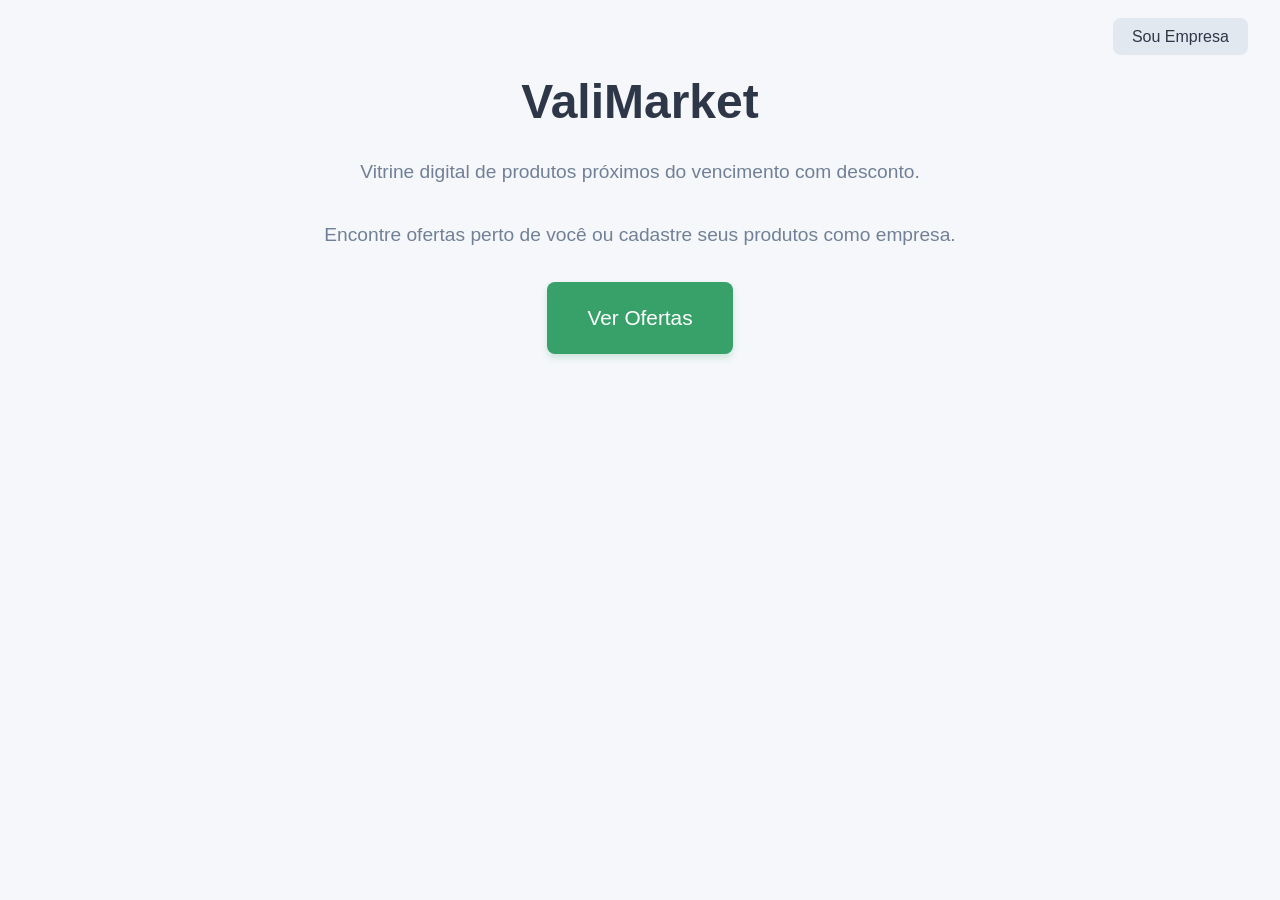
==== static/index.html @ c8bafdb4 "final" ====
<!DOCTYPE html>
<html lang="pt-BR">
<head>
    
    <meta charset="UTF-8">
    <meta name="viewport" content="width=device-width, initial-scale=1.0">
    <title>ValiMarket - Início</title>
    <link rel="stylesheet" href="style.css">
    <link rel="icon" type="image/png" href="favicon.png">
    <style>
        .hero {
            text-align: center;
            padding: 4rem 2rem;
            max-width: 800px;
            margin: 0 auto;
        }
        .hero h1 {
            color: #2d3748;
            font-size: 3rem;
            margin-bottom: 1rem;
        }
        .hero p {
            color: #718096;
            font-size: 1.2rem;
            margin-bottom: 2rem;
        }
        .buttons {
            display: flex;
            gap: 1rem;
            justify-content: center;
            flex-wrap: wrap;
        }
        .btn {
            padding: 1rem 2rem;
            border-radius: 8px;
            text-decoration: none;
            font-weight: 500;
            font-size: 1.1rem;
            transition: transform 0.2s, box-shadow 0.2s;
        }
        .btn-primary {
            background-color: #38a169;
            color: white;
            font-size: 1.3rem;
            padding: 1.2rem 2.5rem;
            box-shadow: 0 4px 6px rgba(56, 161, 105, 0.2);
        }
        .btn-primary:hover {
            background-color: #2f855a;
            transform: translateY(-2px);
            box-shadow: 0 6px 12px rgba(56, 161, 105, 0.3);
        }
        .btn-secondary {
            background-color: white;
            color: #38a169;
            border: 2px solid #38a169;
        }
        .btn-secondary:hover {
            background-color: #f0fff4;
            transform: translateY(-2px);
        }
        .top-nav {
            position: absolute;
            top: 1.5rem;
            right: 2rem;
        }
        .top-nav a {
            background-color: #e2e8f0;
            color: #2d3748;
            padding: 0.6rem 1.2rem;
            border-radius: 8px;
            text-decoration: none;
            font-weight: 500;
            transition: background-color 0.2s;
        }
        .top-nav a:hover {
            background-color: #cbd5e0;
        }
        @media (max-width: 768px) {
            .hero h1 { font-size: 2rem; }
            .buttons { flex-direction: column; }
            .top-nav {
                position: static;
                text-align: center;
                padding: 1rem;
            }
        }
    </style>
</head>
<body>
    <div class="top-nav">
        <a href="empresa.html">Sou Empresa</a>
    </div>
    <div class="hero">
        <h1>ValiMarket</h1>
        <p>Vitrine digital de produtos próximos do vencimento com desconto.</p>
        <p>Encontre ofertas perto de você ou cadastre seus produtos como empresa.</p>
        <div class="buttons">
            <a href="cliente.html" class="btn btn-primary">Ver Ofertas</a>
        </div>
    </div>
</body>
</html>
---- static/style.css ----
* {
    margin: 0;
    padding: 0;
    box-sizing: border-box;
}

body {
    font-family: 'Segoe UI', Tahoma, Geneva, Verdana, sans-serif;
    background-color: #f5f7fa;
    color: #333;
    line-height: 1.6;
}

header {
    background: white;
    box-shadow: 0 2px 4px rgba(0,0,0,0.05);
    padding: 1.5rem 2rem;
}

.header-content {
    display: flex;
    justify-content: space-between;
    align-items: center;
    max-width: 1200px;
    margin: 0 auto;
}

header h1 {
    color: #38a169;
    font-size: 2rem;
}

header p {
    color: #718096;
}

.btn-back {
    background-color: #e2e8f0;
    color: #2d3748;
    padding: 0.6rem 1.2rem;
    border-radius: 8px;
    text-decoration: none;
    font-weight: 500;
    transition: background-color 0.2s;
}

.btn-back:hover {
    background-color: #cbd5e0;
}

.warning {
    background-color: #fff3cd;
    color: #856404;
    padding: 1rem;
    border-radius: 8px;
    margin: 2rem auto;
    max-width: 1200px;
    text-align: center;
    border: 1px solid #ffeaa7;
}

.products-grid {
    display: grid;
    grid-template-columns: repeat(auto-fill, minmax(300px, 1fr));
    gap: 1.5rem;
    padding: 2rem;
    max-width: 1200px;
    margin: 0 auto;
}

.product-card {
    background: white;
    border-radius: 12px;
    box-shadow: 0 4px 6px rgba(0,0,0,0.05);
    padding: 1.5rem;
    transition: transform 0.2s, box-shadow 0.2s;
}

.product-card:hover {
    transform: translateY(-4px);
    box-shadow: 0 8px 12px rgba(0,0,0,0.1);
}

.product-card h3 {
    color: #2d3748;
    margin-bottom: 0.5rem;
}

.product-card .empresa {
    color: #718096;
    font-size: 0.9rem;
    margin-bottom: 1rem;
}

.price {
    margin: 1rem 0;
}

.original-price {
    text-decoration: line-through;
    color: #a0aec0;
    font-size: 1rem;
}

.discount-price {
    color: #38a169;
    font-size: 1.5rem;
    font-weight: bold;
    margin-left: 0.5rem;
}

.normal-price {
    color: #2d3748;
    font-size: 1.3rem;
    font-weight: 500;
}

.validade {
    color: #e53e3e;
    font-size: 0.9rem;
    margin: 0.5rem 0;
}

.near-expiry {
    background-color: #feebc8;
    padding: 0.3rem 0.6rem;
    border-radius: 4px;
    display: inline-block;
}

.address {
    color: #718096;
    font-size: 0.9rem;
    margin: 0.5rem 0;
}

.whatsapp-btn {
    display: inline-block;
    background-color: #25d366;
    color: white;
    padding: 0.6rem 1.2rem;
    border-radius: 8px;
    text-decoration: none;
    font-weight: 500;
    margin-top: 1rem;
    transition: background-color 0.2s;
}

.whatsapp-btn:hover {
    background-color: #1da851;
}

.hero {
    text-align: center;
    padding: 4rem 2rem;
    max-width: 800px;
    margin: 0 auto;
}

.hero h1 {
    color: #2d3748;
    font-size: 2.5rem;
    margin-bottom: 1rem;
}

.hero p {
    color: #718096;
    font-size: 1.2rem;
    margin-bottom: 2rem;
}

.buttons {
    display: flex;
    gap: 1rem;
    justify-content: center;
    flex-wrap: wrap;
}

.btn {
    padding: 1rem 2rem;
    border-radius: 8px;
    text-decoration: none;
    font-weight: 500;
    font-size: 1.1rem;
    transition: transform 0.2s, box-shadow 0.2s;
}

.btn-primary {
    background-color: #38a169;
    color: white;
}

.btn-secondary {
    background-color: white;
    color: #38a169;
    border: 2px solid #38a169;
}

.btn:hover {
    transform: translateY(-2px);
    box-shadow: 0 4px 8px rgba(0,0,0,0.1);
}

.form-container {
    max-width: 500px;
    margin: 2rem auto;
    padding: 2rem;
    background: white;
    border-radius: 12px;
    box-shadow: 0 4px 6px rgba(0,0,0,0.05);
}

.form-group {
    margin-bottom: 1.2rem;
}

.form-group label {
    display: block;
    margin-bottom: 0.5rem;
    color: #2d3748;
    font-weight: 500;
}

.form-group input {
    width: 100%;
    padding: 0.8rem;
    border: 1px solid #e2e8f0;
    border-radius: 8px;
    font-size: 1rem;
}

.form-group input:focus {
    outline: none;
    border-color: #38a169;
    box-shadow: 0 0 0 3px rgba(56, 161, 105, 0.1);
}

.submit-btn {
    background-color: #38a169;
    color: white;
    padding: 0.8rem 1.5rem;
    border: none;
    border-radius: 8px;
    font-size: 1rem;
    font-weight: 500;
    cursor: pointer;
    width: 100%;
    transition: background-color 0.2s;
}

.submit-btn:hover {
    background-color: #2f855a;
}

.success-message, .error-message {
    padding: 1rem;
    border-radius: 8px;
    margin-top: 1rem;
    display: none;
}

.success-message {
    background-color: #d4edda;
    color: #155724;
}

.error-message {
    background-color: #f8d7da;
    color: #721c24;
}

.filters-container {
    max-width: 1200px;
    margin: 2rem auto 0;
    padding: 0 2rem;
}

.filter-row {
    display: flex;
    gap: 1rem;
    margin-bottom: 1.5rem;
}

.search-box {
    flex: 1;
}

.company-filter select {
    padding: 0.8rem;
    border: 1px solid #e2e8f0;
    border-radius: 8px;
    font-size: 1rem;
    background: white;
    min-width: 200px;
}

.company-filter select:focus {
    outline: none;
    border-color: #38a169;
    box-shadow: 0 0 0 3px rgba(56, 161, 105, 0.1);
}

.tabs {
    display: flex;
    gap: 0.5rem;
    margin-bottom: 1rem;
}

.tab {
    padding: 0.6rem 1.2rem;
    border: 2px solid #e2e8f0;
    background: white;
    border-radius: 8px;
    cursor: pointer;
    font-weight: 500;
    color: #718096;
    transition: all 0.2s;
}

.tab.active {
    background-color: #38a169;
    color: white;
    border-color: #38a169;
}

.tab:hover:not(.active) {
    border-color: #38a169;
    color: #38a169;
}

.search-box input {
    width: 100%;
    padding: 0.8rem;
    border: 1px solid #e2e8f0;
    border-radius: 8px;
    font-size: 1rem;
    margin-bottom: 1.5rem;
}

.search-box input:focus {
    outline: none;
    border-color: #38a169;
    box-shadow: 0 0 0 3px rgba(56, 161, 105, 0.1);
}

@media (max-width: 768px) {
    .header-content {
        flex-direction: column;
        gap: 1rem;
        text-align: center;
    }

    .products-grid {
        grid-template-columns: 1fr;
        padding: 1rem;
    }

    .hero h1 {
        font-size: 2rem;
    }

    .buttons {
        flex-direction: column;
    }

    .tabs {
        flex-direction: column;
    }

    .filter-row {
        flex-direction: column;
    }

    .company-filter select {
        width: 100%;
    }
}

/* Mobile-first dashboard styles */
.dashboard-container {
    max-width: 800px;
    margin: 0 auto;
    padding: 1rem;
}

.access-panel {
    background: white;
    border-radius: 16px;
    box-shadow: 0 4px 12px rgba(0,0,0,0.08);
    padding: 2rem;
    margin-bottom: 1.5rem;
    text-align: center;
}

.access-panel h2 {
    color: #2d3748;
    margin-bottom: 0.5rem;
    font-size: 1.5rem;
}

.access-panel p {
    color: #718096;
    margin-bottom: 1.5rem;
    font-size: 0.95rem;
}

.code-input-group {
    display: flex;
    gap: 0.5rem;
    margin-bottom: 1rem;
}

.code-input-group input {
    flex: 1;
    padding: 0.9rem 1rem;
    border: 2px solid #e2e8f0;
    border-radius: 10px;
    font-size: 1rem;
    transition: border-color 0.2s;
}

.code-input-group input:focus {
    outline: none;
    border-color: #38a169;
    box-shadow: 0 0 0 3px rgba(56, 161, 105, 0.1);
}

.code-input-group button {
    background: #38a169;
    color: white;
    border: none;
    padding: 0.9rem 1.5rem;
    border-radius: 10px;
    font-weight: 600;
    cursor: pointer;
    transition: background 0.2s;
    white-space: nowrap;
}

.code-input-group button:hover {
    background: #2f855a;
}

.options-grid {
    display: grid;
    grid-template-columns: 1fr;
    gap: 1rem;
    margin-bottom: 1.5rem;
}

.option-card {
    background: white;
    border-radius: 16px;
    box-shadow: 0 4px 12px rgba(0,0,0,0.08);
    padding: 1.5rem;
    cursor: pointer;
    transition: transform 0.2s, box-shadow 0.2s;
    text-align: center;
}

.option-card:hover {
    transform: translateY(-4px);
    box-shadow: 0 8px 20px rgba(0,0,0,0.12);
}

.option-card .icon {
    font-size: 2.5rem;
    margin-bottom: 0.8rem;
}

.option-card h3 {
    color: #2d3748;
    margin-bottom: 0.3rem;
    font-size: 1.2rem;
}

.option-card p {
    color: #718096;
    font-size: 0.9rem;
}

.back-button {
    background: none;
    border: none;
    color: #38a169;
    font-size: 1rem;
    cursor: pointer;
    padding: 0.5rem 0;
    margin-bottom: 1rem;
    font-weight: 500;
}

.form-card {
    background: white;
    border-radius: 16px;
    box-shadow: 0 4px 12px rgba(0,0,0,0.08);
    padding: 1.5rem;
    margin-bottom: 1.5rem;
}

.form-card h2 {
    color: #2d3748;
    margin-bottom: 1.5rem;
    font-size: 1.3rem;
}

.form-card .form-group {
    margin-bottom: 1.2rem;
}

.form-card label {
    display: block;
    color: #4a5568;
    font-weight: 500;
    margin-bottom: 0.4rem;
    font-size: 0.9rem;
}

.form-card input {
    width: 100%;
    padding: 0.9rem 1rem;
    border: 2px solid #e2e8f0;
    border-radius: 10px;
    font-size: 1rem;
    transition: border-color 0.2s;
}

.form-card input:focus {
    outline: none;
    border-color: #38a169;
    box-shadow: 0 0 0 3px rgba(56, 161, 105, 0.1);
}

.submit-btn {
    background: #38a169;
    color: white;
    border: none;
    padding: 1rem;
    border-radius: 10px;
    font-size: 1rem;
    font-weight: 600;
    cursor: pointer;
    width: 100%;
    transition: background 0.2s;
}

.submit-btn:hover {
    background: #2f855a;
}

.message {
    padding: 1rem;
    border-radius: 10px;
    margin-top: 1rem;
    display: none;
    font-size: 0.9rem;
}

.message.success {
    background: #d4edda;
    color: #155724;
}

.message.error {
    background: #f8d7da;
    color: #721c24;
}

.products-list {
    background: white;
    border-radius: 16px;
    box-shadow: 0 4px 12px rgba(0,0,0,0.08);
    padding: 1.5rem;
}

.products-list h2 {
    color: #2d3748;
    margin-bottom: 1.2rem;
    font-size: 1.3rem;
}

.product-item {
    background: #f7fafc;
    border-radius: 12px;
    padding: 1.2rem;
    margin-bottom: 1rem;
    transition: background 0.2s;
}

.product-item:hover {
    background: #edf2f7;
}

.product-item h3 {
    color: #2d3748;
    margin-bottom: 0.3rem;
    font-size: 1.1rem;
}

.product-item .details {
    color: #718096;
    font-size: 0.85rem;
    margin-bottom: 0.8rem;
    line-height: 1.5;
}

.product-actions {
    display: flex;
    gap: 0.5rem;
}

.btn-edit {
    flex: 1;
    background: #4299e1;
    color: white;
    border: none;
    padding: 0.7rem;
    border-radius: 8px;
    font-weight: 500;
    cursor: pointer;
    font-size: 0.9rem;
    transition: background 0.2s;
}

.btn-edit:hover {
    background: #3182ce;
}

.btn-delete {
    flex: 1;
    background: #e53e3e;
    color: white;
    border: none;
    padding: 0.7rem;
    border-radius: 8px;
    font-weight: 500;
    cursor: pointer;
    font-size: 0.9rem;
    transition: background 0.2s;
}

.btn-delete:hover {
    background: #c53030;
}

.status-message {
    background: white;
    border-radius: 16px;
    box-shadow: 0 4px 12px rgba(0,0,0,0.08);
    padding: 2rem;
    text-align: center;
    margin-bottom: 1.5rem;
}

.status-message.success {
    border-left: 4px solid #38a169;
}

.status-message h3 {
    color: #2d3748;
    margin-bottom: 0.5rem;
}

.status-message p {
    color: #718096;
    font-size: 0.9rem;
}

@media (min-width: 768px) {
    .dashboard-container {
        padding: 2rem;
    }
    
    .options-grid {
        grid-template-columns: 1fr 1fr;
    }
    
    .product-actions {
        justify-content: flex-end;
    }
    
    .btn-edit, .btn-delete {
        flex: 0;
        padding: 0.7rem 1.5rem;
    }
}
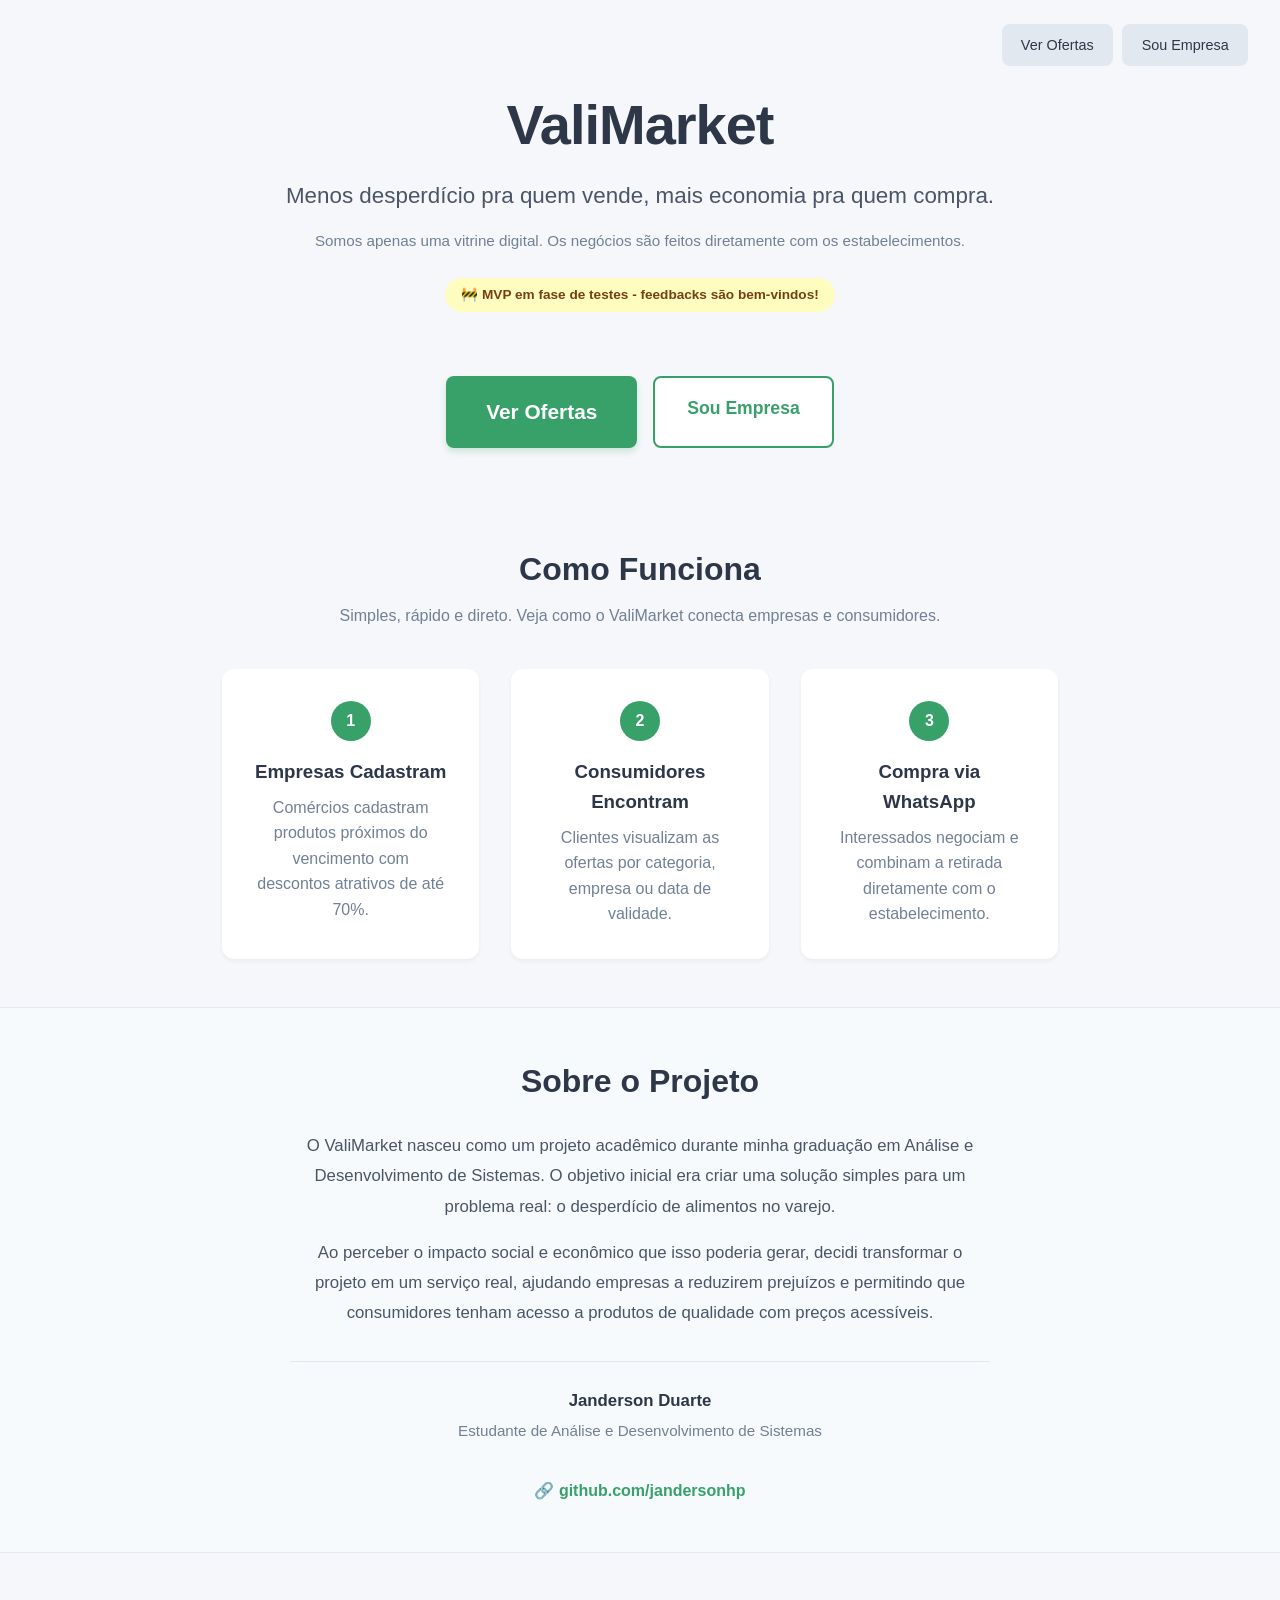
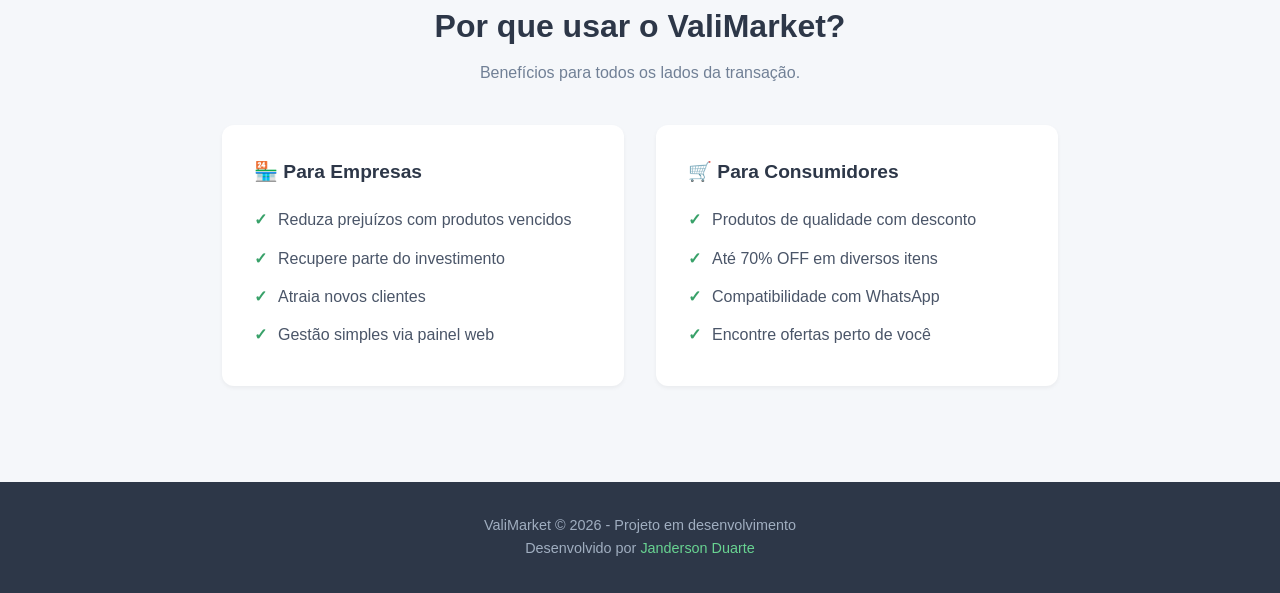
==== commit 88a28b4b: "landing page" ====
--- a/static/index.html
+++ b/static/index.html
@@ -1,43 +1,81 @@
 <!DOCTYPE html>
 <html lang="pt-BR">
 <head>
-    
+    <link rel="icon" type="image/png" href="favicon.png">
     <meta charset="UTF-8">
     <meta name="viewport" content="width=device-width, initial-scale=1.0">
-    <title>ValiMarket - Início</title>
+    <title>ValiMarket - Menos desperdício, mais economia</title>
     <link rel="stylesheet" href="style.css">
-    <link rel="icon" type="image/png" href="favicon.png">
     <style>
+        .top-nav {
+            position: absolute;
+            top: 1.5rem;
+            right: 2rem;
+            display: flex;
+            gap: 0.6rem;
+        }
+        .top-nav a {
+            background-color: #e2e8f0;
+            color: #2d3748;
+            padding: 0.6rem 1.2rem;
+            border-radius: 8px;
+            text-decoration: none;
+            font-weight: 500;
+            font-size: 0.9rem;
+            transition: background-color 0.2s;
+        }
+        .top-nav a:hover { background-color: #cbd5e0; }
+        .top-nav a.admin-link {
+            background-color: #2d3748;
+            color: white;
+        }
+        .top-nav a.admin-link:hover { background-color: #1a202c; }
+
         .hero {
             text-align: center;
-            padding: 4rem 2rem;
+            padding: 5rem 2rem 3rem;
             max-width: 800px;
             margin: 0 auto;
         }
         .hero h1 {
             color: #2d3748;
-            font-size: 3rem;
-            margin-bottom: 1rem;
-        }
-        .hero p {
-            color: #718096;
-            font-size: 1.2rem;
+            font-size: 3.5rem;
+            margin-bottom: 0.5rem;
+            letter-spacing: -1px;
+        }
+        .hero .tagline {
+            color: #4a5568;
+            font-size: 1.4rem;
+            margin-bottom: 1.5rem;
+            font-weight: 500;
+        }
+        .mvp-badge {
+            display: inline-block;
+            background: #fefcbf;
+            color: #744210;
+            padding: 0.4rem 1rem;
+            border-radius: 20px;
+            font-size: 0.85rem;
+            font-weight: 600;
             margin-bottom: 2rem;
         }
-        .buttons {
+        .hero .buttons {
             display: flex;
             gap: 1rem;
             justify-content: center;
             flex-wrap: wrap;
+            margin-top: 2rem;
         }
         .btn {
             padding: 1rem 2rem;
             border-radius: 8px;
             text-decoration: none;
-            font-weight: 500;
+            font-weight: 600;
             font-size: 1.1rem;
             transition: transform 0.2s, box-shadow 0.2s;
-        }
+            display: inline-block;
+        }
+        .btn:hover { transform: translateY(-2px); }
         .btn-primary {
             background-color: #38a169;
             color: white;
@@ -47,7 +85,6 @@
         }
         .btn-primary:hover {
             background-color: #2f855a;
-            transform: translateY(-2px);
             box-shadow: 0 6px 12px rgba(56, 161, 105, 0.3);
         }
         .btn-secondary {
@@ -55,49 +92,245 @@
             color: #38a169;
             border: 2px solid #38a169;
         }
-        .btn-secondary:hover {
-            background-color: #f0fff4;
-            transform: translateY(-2px);
-        }
-        .top-nav {
+        .btn-secondary:hover { background-color: #f0fff4; }
+
+        .section {
+            max-width: 900px;
+            margin: 0 auto;
+            padding: 3rem 2rem;
+        }
+        .section-title {
+            text-align: center;
+            color: #2d3748;
+            font-size: 2rem;
+            margin-bottom: 0.5rem;
+        }
+        .section-subtitle {
+            text-align: center;
+            color: #718096;
+            margin-bottom: 2.5rem;
+        }
+
+        .steps {
+            display: grid;
+            grid-template-columns: repeat(auto-fit, minmax(250px, 1fr));
+            gap: 2rem;
+            margin-top: 2rem;
+        }
+        .step-card {
+            background: white;
+            padding: 2rem;
+            border-radius: 12px;
+            box-shadow: 0 2px 4px rgba(0,0,0,0.05);
+            text-align: center;
+        }
+        .step-card .step-number {
+            display: inline-block;
+            background: #38a169;
+            color: white;
+            width: 40px;
+            height: 40px;
+            line-height: 40px;
+            border-radius: 50%;
+            font-weight: bold;
+            margin-bottom: 1rem;
+        }
+        .step-card h3 {
+            color: #2d3748;
+            margin-bottom: 0.5rem;
+        }
+        .step-card p {
+            color: #718096;
+            line-height: 1.6;
+        }
+
+        .about-section {
+            background: #f7fafc;
+            border-top: 1px solid #e2e8f0;
+            border-bottom: 1px solid #e2e8f0;
+        }
+        .about-content {
+            max-width: 700px;
+            margin: 0 auto;
+            text-align: center;
+        }
+        .about-content h2 {
+            color: #2d3748;
+            font-size: 2rem;
+            margin-bottom: 1.5rem;
+        }
+        .about-content p {
+            color: #4a5568;
+            line-height: 1.8;
+            margin-bottom: 1rem;
+            font-size: 1.05rem;
+        }
+        .about-content .founder {
+            margin-top: 2rem;
+            padding-top: 1.5rem;
+            border-top: 1px solid #e2e8f0;
+        }
+        .about-content .founder strong {
+            color: #2d3748;
+        }
+        .github-link {
+            display: inline-block;
+            margin-top: 1rem;
+            color: #38a169;
+            text-decoration: none;
+            font-weight: 600;
+        }
+        .github-link:hover { text-decoration: underline; }
+
+        .benefits {
+            display: grid;
+            grid-template-columns: repeat(auto-fit, minmax(280px, 1fr));
+            gap: 2rem;
+            margin-top: 2rem;
+        }
+        .benefit-card {
+            background: white;
+            padding: 2rem;
+            border-radius: 12px;
+            box-shadow: 0 2px 4px rgba(0,0,0,0.05);
+        }
+        .benefit-card h3 {
+            color: #2d3748;
+            margin-bottom: 0.8rem;
+            font-size: 1.2rem;
+        }
+        .benefit-card ul {
+            list-style: none;
+            padding: 0;
+        }
+        .benefit-card li {
+            color: #4a5568;
+            padding: 0.4rem 0;
+            padding-left: 1.5rem;
+            position: relative;
+        }
+        .benefit-card li:before {
+            content: "✓";
             position: absolute;
-            top: 1.5rem;
-            right: 2rem;
-        }
-        .top-nav a {
-            background-color: #e2e8f0;
-            color: #2d3748;
-            padding: 0.6rem 1.2rem;
-            border-radius: 8px;
+            left: 0;
+            color: #38a169;
+            font-weight: bold;
+        }
+
+        footer {
+            background: #2d3748;
+            color: white;
+            text-align: center;
+            padding: 2rem;
+            margin-top: 3rem;
+        }
+        footer p {
+            color: #a0aec0;
+            font-size: 0.9rem;
+        }
+        footer a {
+            color: #68d391;
             text-decoration: none;
-            font-weight: 500;
-            transition: background-color 0.2s;
-        }
-        .top-nav a:hover {
-            background-color: #cbd5e0;
-        }
+        }
+        footer a:hover { text-decoration: underline; }
+
         @media (max-width: 768px) {
-            .hero h1 { font-size: 2rem; }
-            .buttons { flex-direction: column; }
+            .hero h1 { font-size: 2.5rem; }
+            .hero .tagline { font-size: 1.1rem; }
+            .hero { padding: 4rem 1rem 2rem; }
+            .buttons { flex-direction: column; align-items: center; }
             .top-nav {
                 position: static;
                 text-align: center;
                 padding: 1rem;
+                justify-content: center;
             }
+            .section { padding: 2rem 1rem; }
         }
     </style>
 </head>
 <body>
     <div class="top-nav">
+        <a href="ofertas.html">Ver Ofertas</a>
         <a href="empresa.html">Sou Empresa</a>
     </div>
+
     <div class="hero">
         <h1>ValiMarket</h1>
-        <p>Vitrine digital de produtos próximos do vencimento com desconto.</p>
-        <p>Encontre ofertas perto de você ou cadastre seus produtos como empresa.</p>
+        <p class="tagline">Menos desperdício pra quem vende, mais economia pra quem compra.</p>
+        <p style="color: #718096; font-size: 0.95rem; margin-top: -0.5rem; margin-bottom: 1.5rem;">Somos apenas uma vitrine digital. Os negócios são feitos diretamente com os estabelecimentos.</p>
+        <div class="mvp-badge">🚧 MVP em fase de testes - feedbacks são bem-vindos!</div>
         <div class="buttons">
-            <a href="cliente.html" class="btn btn-primary">Ver Ofertas</a>
+            <a href="ofertas.html" class="btn btn-primary">Ver Ofertas</a>
+            <a href="empresa.html" class="btn btn-secondary">Sou Empresa</a>
         </div>
     </div>
+
+    <div class="section">
+        <h2 class="section-title">Como Funciona</h2>
+        <p class="section-subtitle">Simples, rápido e direto. Veja como o ValiMarket conecta empresas e consumidores.</p>
+        <div class="steps">
+            <div class="step-card">
+                <div class="step-number">1</div>
+                <h3>Empresas Cadastram</h3>
+                <p>Comércios cadastram produtos próximos do vencimento com descontos atrativos de até 70%.</p>
+            </div>
+            <div class="step-card">
+                <div class="step-number">2</div>
+                <h3>Consumidores Encontram</h3>
+                <p>Clientes visualizam as ofertas por categoria, empresa ou data de validade.</p>
+            </div>
+            <div class="step-card">
+                <div class="step-number">3</div>
+                <h3>Compra via WhatsApp</h3>
+                <p>Interessados negociam e combinam a retirada diretamente com o estabelecimento.</p>
+            </div>
+        </div>
+    </div>
+
+    <div class="about-section">
+        <div class="section">
+            <div class="about-content">
+                <h2>Sobre o Projeto</h2>
+                <p>O ValiMarket nasceu como um projeto acadêmico durante minha graduação em Análise e Desenvolvimento de Sistemas. O objetivo inicial era criar uma solução simples para um problema real: o desperdício de alimentos no varejo.</p>
+                <p>Ao perceber o impacto social e econômico que isso poderia gerar, decidi transformar o projeto em um serviço real, ajudando empresas a reduzirem prejuízos e permitindo que consumidores tenham acesso a produtos de qualidade com preços acessíveis.</p>
+                <div class="founder">
+                    <p><strong>Janderson Duarte</strong><br>
+                    <span style="color: #718096; font-size: 0.95rem;">Estudante de Análise e Desenvolvimento de Sistemas</span></p>
+                    <a href="https://github.com/jandersonhp" target="_blank" class="github-link">🔗 github.com/jandersonhp</a>
+                </div>
+            </div>
+        </div>
+    </div>
+
+    <div class="section">
+        <h2 class="section-title">Por que usar o ValiMarket?</h2>
+        <p class="section-subtitle">Benefícios para todos os lados da transação.</p>
+        <div class="benefits">
+            <div class="benefit-card">
+                <h3>🏪 Para Empresas</h3>
+                <ul>
+                    <li>Reduza prejuízos com produtos vencidos</li>
+                    <li>Recupere parte do investimento</li>
+                    <li>Atraia novos clientes</li>
+                    <li>Gestão simples via painel web</li>
+                </ul>
+            </div>
+            <div class="benefit-card">
+                <h3>🛒 Para Consumidores</h3>
+                <ul>
+                    <li>Produtos de qualidade com desconto</li>
+                    <li>Até 70% OFF em diversos itens</li>
+                    <li>Compatibilidade com WhatsApp</li>
+                    <li>Encontre ofertas perto de você</li>
+                </ul>
+            </div>
+        </div>
+    </div>
+
+    <footer>
+        <p>ValiMarket © 2026 - Projeto em desenvolvimento</p>
+        <p>Desenvolvido por <a href="https://github.com/jandersonhp" target="_blank">Janderson Duarte</a></p>
+    </footer>
 </body>
 </html>
--- a/static/style.css
+++ b/static/style.css
@@ -46,6 +46,11 @@
 
 .btn-back:hover {
     background-color: #cbd5e0;
+}
+
+.btn-acessar {
+    poisition:fixed;
+    bottom: 20px;
 }
 
 .warning {
@@ -684,3 +689,53 @@
         padding: 0.7rem 1.5rem;
     }
 }
+
+/* Mobile adjustments for empresa-dashboard and admin */
+@media (max-width: 600px) {
+    .options-grid {
+        grid-template-columns: 1fr;
+        gap: 1rem;
+    }
+
+    .option-card {
+        padding: 1.5rem 1rem;
+    }
+
+    .option-card .icon {
+        font-size: 2.5rem;
+    }
+
+    .option-card h3 {
+        font-size: 1.2rem;
+    }
+
+    .product-actions {
+        flex-direction: column;
+        gap: 0.5rem;
+        align-items: stretch;
+    }
+
+    .btn-edit, .btn-delete {
+        width: 100%;
+        padding: 0.8rem;
+        text-align: center;
+    }
+
+    .form-card {
+        padding: 1.5rem 1rem;
+    }
+
+    .admin-container {
+        padding: 1.5rem 1rem;
+    }
+
+    .admin-container > div[style*="flex"] {
+        flex-direction: column;
+        align-items: flex-start;
+    }
+
+    .delete-btn {
+        width: 100%;
+        margin-top: 0.5rem;
+    }
+}
